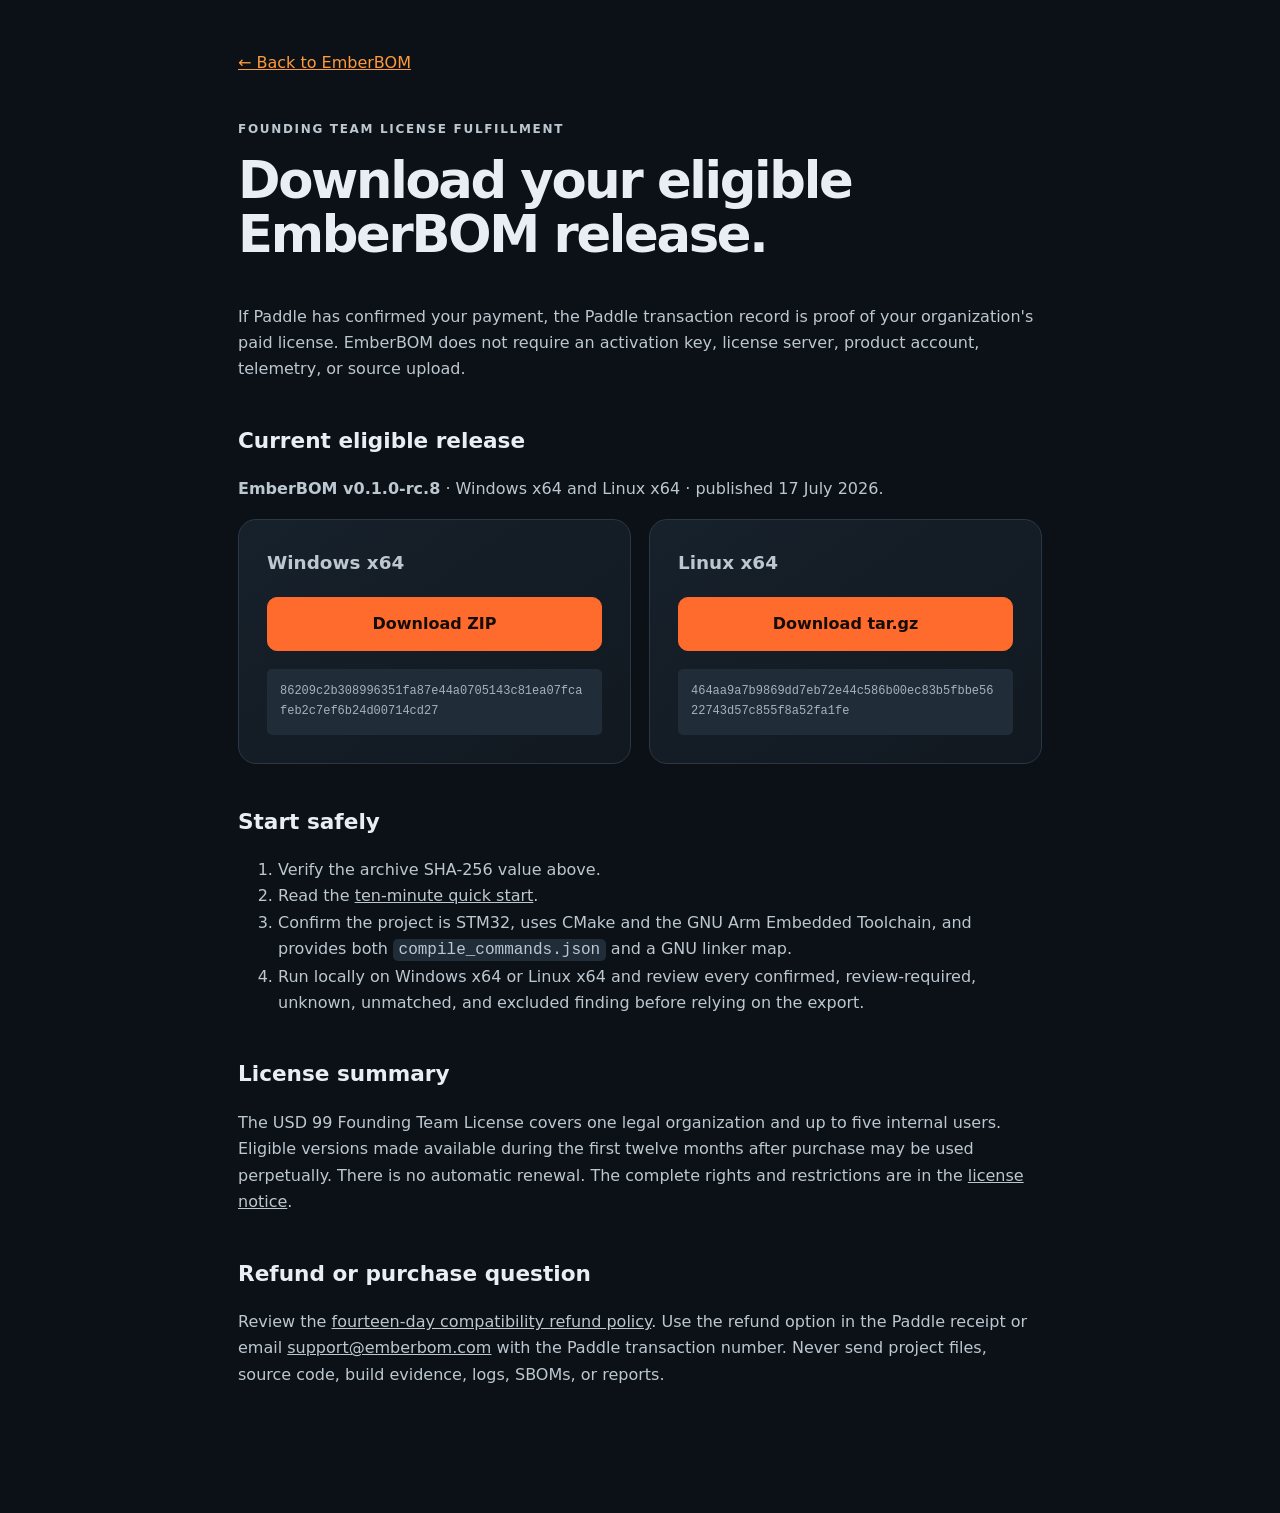
==== fulfillment.html @ 8e033c6c "Prepare EmberBOM website for launch" ====
<!doctype html>
<html lang="en">
<head>
  <meta charset="utf-8">
  <meta name="viewport" content="width=device-width,initial-scale=1">
  <meta name="robots" content="noindex">
  <title>License fulfillment — EmberBOM</title>
  <link rel="icon" href="favicon.svg" type="image/svg+xml">
  <link rel="stylesheet" href="styles.css">
</head>
<body>
  <main class="legal fulfillment">
    <a class="back" href="index.html">← Back to EmberBOM</a>
    <p class="eyebrow">Founding Team License fulfillment</p>
    <h1>Download your eligible EmberBOM release.</h1>
    <p>If Paddle has confirmed your payment, the Paddle transaction record is proof of your organization's paid license. EmberBOM does not require an activation key, license server, product account, telemetry, or source upload.</p>

    <h2>Current eligible release</h2>
    <p><strong>EmberBOM v0.1.0-rc.8</strong> · Windows x64 and Linux x64 · published 17 July 2026.</p>
    <div class="download-grid">
      <article class="download-card">
        <p class="platform">Windows x64</p>
        <a class="button primary full" href="https://github.com/wuhan528947233-cmyk/EmberBOM/releases/download/v0.1.0-rc.8/emberbom_v0.1.0-rc.8_windows_amd64.zip">Download ZIP</a>
        <code>86209c2b308996351fa87e44a0705143c81ea07fcafeb2c7ef6b24d00714cd27</code>
      </article>
      <article class="download-card">
        <p class="platform">Linux x64</p>
        <a class="button primary full" href="https://github.com/wuhan528947233-cmyk/EmberBOM/releases/download/v0.1.0-rc.8/emberbom_v0.1.0-rc.8_linux_amd64.tar.gz">Download tar.gz</a>
        <code>464aa9a7b9869dd7eb72e44c586b00ec83b5fbbe5622743d57c855f8a52fa1fe</code>
      </article>
    </div>

    <h2>Start safely</h2>
    <ol>
      <li>Verify the archive SHA-256 value above.</li>
      <li>Read the <a href="https://github.com/wuhan528947233-cmyk/EmberBOM/blob/main/docs/05-installation-and-quickstart.md">ten-minute quick start</a>.</li>
      <li>Confirm the project is STM32, uses CMake and the GNU Arm Embedded Toolchain, and provides both <code>compile_commands.json</code> and a GNU linker map.</li>
      <li>Run locally on Windows x64 or Linux x64 and review every confirmed, review-required, unknown, unmatched, and excluded finding before relying on the export.</li>
    </ol>

    <h2>License summary</h2>
    <p>The USD 99 Founding Team License covers one legal organization and up to five internal users. Eligible versions made available during the first twelve months after purchase may be used perpetually. There is no automatic renewal. The complete rights and restrictions are in the <a href="https://github.com/wuhan528947233-cmyk/EmberBOM/blob/main/LICENSE.txt">license notice</a>.</p>

    <h2>Refund or purchase question</h2>
    <p>Review the <a href="refund.html">fourteen-day compatibility refund policy</a>. Use the refund option in the Paddle receipt or email <a href="mailto:support@emberbom.com">support@emberbom.com</a> with the Paddle transaction number. Never send project files, source code, build evidence, logs, SBOMs, or reports.</p>
  </main>
</body>
</html>
---- styles.css ----
:root{--ink:#e9eef4;--muted:#a8b2bd;--surface:#111820;--surface-2:#17212b;--line:#2b3844;--ember:#ff6b2c;--ember-2:#ff9a3d;--paper:#0b1117;--max:1180px;color-scheme:dark;font-family:Inter,ui-sans-serif,system-ui,-apple-system,BlinkMacSystemFont,"Segoe UI",sans-serif}*{box-sizing:border-box}html{scroll-behavior:smooth}body{margin:0;background:var(--paper);color:var(--ink);line-height:1.65}a{color:inherit}.skip-link{position:fixed;left:16px;top:12px;z-index:20;transform:translateY(-160%);background:var(--ink);color:var(--paper);padding:10px 14px;border-radius:8px}.skip-link:focus{transform:none}.site-header{max-width:var(--max);margin:auto;padding:22px 28px;display:flex;align-items:center;justify-content:space-between;gap:24px}.brand{display:inline-flex;gap:10px;align-items:center;text-decoration:none;font-weight:800;letter-spacing:-.02em}.brand-mark{display:grid;place-items:center;width:31px;height:31px;border-radius:9px;background:linear-gradient(145deg,var(--ember-2),var(--ember));color:#17100c}.compact{font-size:1rem}.compact .brand-mark{width:25px;height:25px;border-radius:7px}.site-header nav{display:flex;gap:22px}.site-header nav a,.footer-links a{color:var(--muted);text-decoration:none;font-size:.93rem}.site-header nav a:hover,.footer-links a:hover{color:var(--ink)}.mobile-menu{display:none;position:relative}.mobile-menu summary{cursor:pointer;list-style:none;border:1px solid var(--line);border-radius:8px;padding:8px 12px;font-weight:750}.mobile-menu summary::-webkit-details-marker{display:none}.mobile-menu nav{position:absolute;right:0;top:48px;z-index:10;min-width:220px;padding:10px;display:grid;background:var(--surface-2);border:1px solid var(--line);border-radius:12px;box-shadow:0 20px 45px rgba(0,0,0,.35)}.mobile-menu nav a{padding:10px 12px;border-radius:7px}.mobile-menu nav a:hover{background:var(--surface)}a:focus-visible,summary:focus-visible{outline:3px solid var(--ember-2);outline-offset:3px}main{overflow:hidden}.hero{max-width:var(--max);margin:62px auto 72px;padding:0 28px;display:grid;grid-template-columns:1.25fr .75fr;gap:70px;align-items:center}.hero-copy,.evidence-card{min-width:0}.eyebrow{text-transform:uppercase;letter-spacing:.14em;color:var(--ember-2);font-size:.75rem;font-weight:800}.hero h1{font-size:clamp(3rem,6vw,5.8rem);line-height:.97;letter-spacing:-.065em;margin:17px 0 28px;max-width:850px}.lead{color:#c2cbd4;font-size:1.25rem;max-width:750px}.lead.small{font-size:1.08rem}.actions{display:flex;gap:13px;flex-wrap:wrap;margin-top:32px}.button{display:inline-flex;align-items:center;justify-content:center;border-radius:10px;padding:13px 18px;text-decoration:none;font-weight:750;border:1px solid var(--line)}.button.primary{background:var(--ember);border-color:var(--ember);color:#160d08}.button.primary:hover{background:var(--ember-2)}.button.secondary{background:var(--surface)}.full{width:100%}.fine-print{font-size:.8rem;color:var(--muted);margin-top:16px}.evidence-card,.boundary,.price-card,.feature,.download-card,.method-note{background:linear-gradient(145deg,var(--surface-2),var(--surface));border:1px solid var(--line);border-radius:18px}.evidence-card{padding:28px;box-shadow:0 32px 80px rgba(0,0,0,.25)}.evidence-card p{border-top:1px solid var(--line);padding-top:15px}.evidence-card .card-label{color:var(--ember-2);font-size:.78rem;text-transform:uppercase;letter-spacing:.1em;font-weight:800}.muted{color:var(--muted)}.proof-strip{max-width:var(--max);padding:22px 28px;margin:auto;border-top:1px solid var(--line);border-bottom:1px solid var(--line);display:flex;justify-content:space-between;color:var(--muted);font-size:.9rem}.section{max-width:var(--max);margin:0 auto;padding:110px 28px}.section h2,.legal h1{font-size:clamp(2.1rem,4vw,3.7rem);line-height:1.05;letter-spacing:-.045em;margin:14px 0 42px}.section-heading{display:grid;grid-template-columns:1.15fr .85fr;gap:60px;align-items:end}.section-intro{color:var(--muted);margin:0 0 42px}.grid.three{display:grid;grid-template-columns:repeat(3,1fr);gap:18px}.feature{padding:27px}.feature h3,.boundary h3,.steps h3{margin-top:0}.feature p,.boundary p,.steps p{color:var(--muted)}.split,.pricing-section{display:grid;grid-template-columns:1fr 1fr;gap:80px;align-items:start}.checklist{list-style:none;padding:0;margin:35px 0 0}.checklist li{padding:14px 0;border-bottom:1px solid var(--line)}.checklist li:before{content:"✓";color:var(--ember-2);font-weight:900;margin-right:12px}.boundary{padding:30px;border-left:3px solid var(--ember)}code{font-family:"SFMono-Regular",Consolas,monospace;background:#202c37;border-radius:5px;padding:.12em .35em}.report-preview{display:block;overflow:hidden;border:1px solid var(--line);border-radius:18px;background:#f4f6fa}.report-preview img{display:block;width:100%;height:auto}.sample-links{display:grid;grid-template-columns:repeat(4,1fr);gap:12px;margin:18px 0 34px}.sample-links a{display:grid;gap:4px;padding:17px;border:1px solid var(--line);border-radius:12px;background:var(--surface);text-decoration:none}.sample-links a:hover{border-color:var(--ember)}.sample-links span{font-size:.78rem;color:var(--muted)}.method-note{padding:28px}.method-note h3{margin-top:0}.comparison{display:grid;gap:0}.comparison [role=row]{display:grid;grid-template-columns:.7fr 1fr 1.15fr;border-top:1px solid var(--line)}.comparison [role=cell],.comparison [role=columnheader]{padding:13px 12px}.comparison [role=cell]{color:var(--muted)}.steps{list-style:none;padding:0;margin:0}.steps li{display:grid;grid-template-columns:60px 1fr;gap:20px;padding:25px 0;border-top:1px solid var(--line)}.steps li>span{color:var(--ember-2);font-weight:900}.steps h3{margin-bottom:5px}.steps p{margin:0}.release-section{border-top:1px solid var(--line);border-bottom:1px solid var(--line)}.download-grid{display:grid;grid-template-columns:1fr 1fr;gap:18px}.download-card{padding:28px}.download-card .platform{font-size:1.15rem;font-weight:800;margin-top:0}.download-card code{display:block;overflow-wrap:anywhere;margin-top:18px;padding:13px;font-size:.75rem;color:var(--muted)}.release-links{display:flex;flex-wrap:wrap;gap:20px;margin-top:24px}.release-links a{color:var(--ember-2)}.pricing-section{background:linear-gradient(90deg,transparent,rgba(255,107,44,.035))}.price-card{padding:34px}.plan{font-weight:800}.price{font-size:4rem;line-height:1;margin:24px 0}.price>span{font-size:1.6rem;vertical-align:top}.price small{display:block;font-size:.82rem;color:var(--muted);margin-top:10px}.price-card ul{list-style:none;padding:0;margin:26px 0}.price-card li{padding:8px 0;color:#c7d0d9}.price-card li:before{content:"✓";color:var(--ember-2);margin-right:10px}.faq details{border-top:1px solid var(--line);padding:21px 0}.faq summary{font-weight:750;cursor:pointer}.faq details p{color:var(--muted);max-width:850px}footer{max-width:var(--max);margin:auto;padding:45px 28px 60px;border-top:1px solid var(--line);display:grid;grid-template-columns:1fr auto;gap:25px;color:var(--muted);font-size:.86rem}.footer-links{display:flex;gap:20px}.copyright{grid-column:1/-1}.legal{max-width:860px;margin:50px auto 110px;padding:0 28px}.legal h2{margin-top:40px;font-size:1.35rem}.legal p,.legal li{color:#bdc7d0}.legal .back{display:inline-block;margin-bottom:32px;color:var(--ember-2)}@media(max-width:850px){.site-header{align-items:center}.desktop-nav{display:none!important}.mobile-menu{display:block}.hero,.split,.pricing-section,.section-heading{grid-template-columns:minmax(0,1fr);gap:35px}.section-intro{margin-top:-18px}.hero{margin-top:35px}.grid.three,.download-grid{grid-template-columns:1fr}.sample-links{grid-template-columns:1fr 1fr}.comparison [role=row]{grid-template-columns:1fr}.comparison [role=columnheader]:not(:first-child){display:none}.comparison [role=cell]{padding-top:6px}.comparison [role=cell]:before{display:block;color:var(--ink);font-size:.74rem;font-weight:800;text-transform:uppercase;letter-spacing:.06em}.comparison [role=cell]:nth-child(2):before{content:"Source-tree inventory"}.comparison [role=cell]:nth-child(3):before{content:"EmberBOM"}.proof-strip{display:grid;grid-template-columns:1fr 1fr;gap:12px}.section{padding-top:75px;padding-bottom:75px}footer{grid-template-columns:1fr}.footer-links{flex-wrap:wrap}.hero h1{font-size:3.45rem}}@media(max-width:480px){.site-header,.hero,.section,.proof-strip,footer{padding-left:20px;padding-right:20px}.hero h1{font-size:2.65rem;line-height:1;letter-spacing:-.055em}.lead{font-size:1.08rem}.proof-strip,.sample-links{grid-template-columns:1fr}.price{font-size:3.3rem}.actions .button{width:100%}}
@media(prefers-reduced-motion:reduce){html{scroll-behavior:auto}}
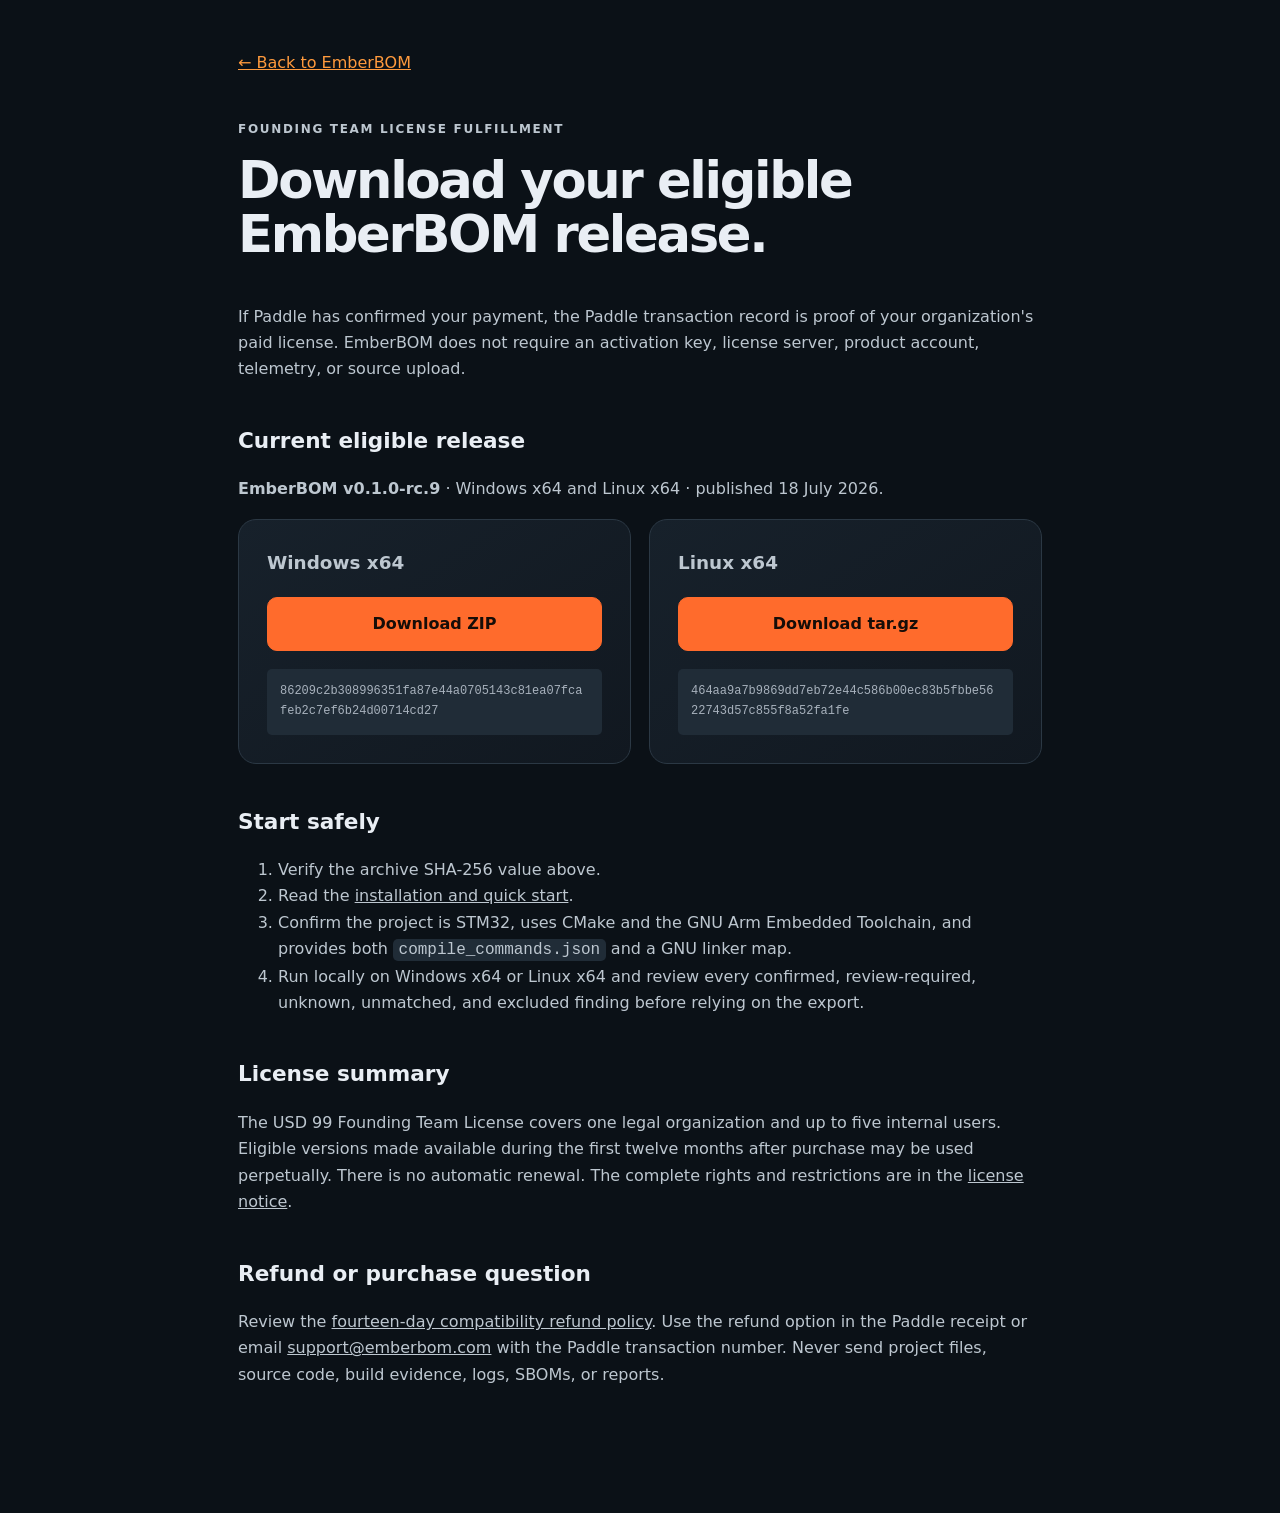
==== commit 4634ff91: "release: publish EmberBOM RC9 website assets" ====
--- a/fulfillment.html
+++ b/fulfillment.html
@@ -16,16 +16,16 @@
     <p>If Paddle has confirmed your payment, the Paddle transaction record is proof of your organization's paid license. EmberBOM does not require an activation key, license server, product account, telemetry, or source upload.</p>
 
     <h2>Current eligible release</h2>
-    <p><strong>EmberBOM v0.1.0-rc.8</strong> · Windows x64 and Linux x64 · published 17 July 2026.</p>
+    <p><strong>EmberBOM v0.1.0-rc.9</strong> · Windows x64 and Linux x64 · published 18 July 2026.</p>
     <div class="download-grid">
       <article class="download-card">
         <p class="platform">Windows x64</p>
-        <a class="button primary full" href="https://github.com/wuhan528947233-cmyk/EmberBOM/releases/download/v0.1.0-rc.8/emberbom_v0.1.0-rc.8_windows_amd64.zip">Download ZIP</a>
+        <a class="button primary full" href="downloads/emberbom_v0.1.0-rc.9_windows_amd64.zip" download>Download ZIP</a>
         <code>86209c2b308996351fa87e44a0705143c81ea07fcafeb2c7ef6b24d00714cd27</code>
       </article>
       <article class="download-card">
         <p class="platform">Linux x64</p>
-        <a class="button primary full" href="https://github.com/wuhan528947233-cmyk/EmberBOM/releases/download/v0.1.0-rc.8/emberbom_v0.1.0-rc.8_linux_amd64.tar.gz">Download tar.gz</a>
+        <a class="button primary full" href="downloads/emberbom_v0.1.0-rc.9_linux_amd64.tar.gz" download>Download tar.gz</a>
         <code>464aa9a7b9869dd7eb72e44c586b00ec83b5fbbe5622743d57c855f8a52fa1fe</code>
       </article>
     </div>
@@ -33,13 +33,13 @@
     <h2>Start safely</h2>
     <ol>
       <li>Verify the archive SHA-256 value above.</li>
-      <li>Read the <a href="https://github.com/wuhan528947233-cmyk/EmberBOM/blob/main/docs/05-installation-and-quickstart.md">ten-minute quick start</a>.</li>
+      <li>Read the <a href="quick-start.html">installation and quick start</a>.</li>
       <li>Confirm the project is STM32, uses CMake and the GNU Arm Embedded Toolchain, and provides both <code>compile_commands.json</code> and a GNU linker map.</li>
       <li>Run locally on Windows x64 or Linux x64 and review every confirmed, review-required, unknown, unmatched, and excluded finding before relying on the export.</li>
     </ol>
 
     <h2>License summary</h2>
-    <p>The USD 99 Founding Team License covers one legal organization and up to five internal users. Eligible versions made available during the first twelve months after purchase may be used perpetually. There is no automatic renewal. The complete rights and restrictions are in the <a href="https://github.com/wuhan528947233-cmyk/EmberBOM/blob/main/LICENSE.txt">license notice</a>.</p>
+    <p>The USD 99 Founding Team License covers one legal organization and up to five internal users. Eligible versions made available during the first twelve months after purchase may be used perpetually. There is no automatic renewal. The complete rights and restrictions are in the <a href="license.txt">license notice</a>.</p>
 
     <h2>Refund or purchase question</h2>
     <p>Review the <a href="refund.html">fourteen-day compatibility refund policy</a>. Use the refund option in the Paddle receipt or email <a href="mailto:support@emberbom.com">support@emberbom.com</a> with the Paddle transaction number. Never send project files, source code, build evidence, logs, SBOMs, or reports.</p>
--- a/styles.css
+++ b/styles.css
@@ -1,2 +1,3 @@
 :root{--ink:#e9eef4;--muted:#a8b2bd;--surface:#111820;--surface-2:#17212b;--line:#2b3844;--ember:#ff6b2c;--ember-2:#ff9a3d;--paper:#0b1117;--max:1180px;color-scheme:dark;font-family:Inter,ui-sans-serif,system-ui,-apple-system,BlinkMacSystemFont,"Segoe UI",sans-serif}*{box-sizing:border-box}html{scroll-behavior:smooth}body{margin:0;background:var(--paper);color:var(--ink);line-height:1.65}a{color:inherit}.skip-link{position:fixed;left:16px;top:12px;z-index:20;transform:translateY(-160%);background:var(--ink);color:var(--paper);padding:10px 14px;border-radius:8px}.skip-link:focus{transform:none}.site-header{max-width:var(--max);margin:auto;padding:22px 28px;display:flex;align-items:center;justify-content:space-between;gap:24px}.brand{display:inline-flex;gap:10px;align-items:center;text-decoration:none;font-weight:800;letter-spacing:-.02em}.brand-mark{display:grid;place-items:center;width:31px;height:31px;border-radius:9px;background:linear-gradient(145deg,var(--ember-2),var(--ember));color:#17100c}.compact{font-size:1rem}.compact .brand-mark{width:25px;height:25px;border-radius:7px}.site-header nav{display:flex;gap:22px}.site-header nav a,.footer-links a{color:var(--muted);text-decoration:none;font-size:.93rem}.site-header nav a:hover,.footer-links a:hover{color:var(--ink)}.mobile-menu{display:none;position:relative}.mobile-menu summary{cursor:pointer;list-style:none;border:1px solid var(--line);border-radius:8px;padding:8px 12px;font-weight:750}.mobile-menu summary::-webkit-details-marker{display:none}.mobile-menu nav{position:absolute;right:0;top:48px;z-index:10;min-width:220px;padding:10px;display:grid;background:var(--surface-2);border:1px solid var(--line);border-radius:12px;box-shadow:0 20px 45px rgba(0,0,0,.35)}.mobile-menu nav a{padding:10px 12px;border-radius:7px}.mobile-menu nav a:hover{background:var(--surface)}a:focus-visible,summary:focus-visible{outline:3px solid var(--ember-2);outline-offset:3px}main{overflow:hidden}.hero{max-width:var(--max);margin:62px auto 72px;padding:0 28px;display:grid;grid-template-columns:1.25fr .75fr;gap:70px;align-items:center}.hero-copy,.evidence-card{min-width:0}.eyebrow{text-transform:uppercase;letter-spacing:.14em;color:var(--ember-2);font-size:.75rem;font-weight:800}.hero h1{font-size:clamp(3rem,6vw,5.8rem);line-height:.97;letter-spacing:-.065em;margin:17px 0 28px;max-width:850px}.lead{color:#c2cbd4;font-size:1.25rem;max-width:750px}.lead.small{font-size:1.08rem}.actions{display:flex;gap:13px;flex-wrap:wrap;margin-top:32px}.button{display:inline-flex;align-items:center;justify-content:center;border-radius:10px;padding:13px 18px;text-decoration:none;font-weight:750;border:1px solid var(--line)}.button.primary{background:var(--ember);border-color:var(--ember);color:#160d08}.button.primary:hover{background:var(--ember-2)}.button.secondary{background:var(--surface)}.full{width:100%}.fine-print{font-size:.8rem;color:var(--muted);margin-top:16px}.evidence-card,.boundary,.price-card,.feature,.download-card,.method-note{background:linear-gradient(145deg,var(--surface-2),var(--surface));border:1px solid var(--line);border-radius:18px}.evidence-card{padding:28px;box-shadow:0 32px 80px rgba(0,0,0,.25)}.evidence-card p{border-top:1px solid var(--line);padding-top:15px}.evidence-card .card-label{color:var(--ember-2);font-size:.78rem;text-transform:uppercase;letter-spacing:.1em;font-weight:800}.muted{color:var(--muted)}.proof-strip{max-width:var(--max);padding:22px 28px;margin:auto;border-top:1px solid var(--line);border-bottom:1px solid var(--line);display:flex;justify-content:space-between;color:var(--muted);font-size:.9rem}.section{max-width:var(--max);margin:0 auto;padding:110px 28px}.section h2,.legal h1{font-size:clamp(2.1rem,4vw,3.7rem);line-height:1.05;letter-spacing:-.045em;margin:14px 0 42px}.section-heading{display:grid;grid-template-columns:1.15fr .85fr;gap:60px;align-items:end}.section-intro{color:var(--muted);margin:0 0 42px}.grid.three{display:grid;grid-template-columns:repeat(3,1fr);gap:18px}.feature{padding:27px}.feature h3,.boundary h3,.steps h3{margin-top:0}.feature p,.boundary p,.steps p{color:var(--muted)}.split,.pricing-section{display:grid;grid-template-columns:1fr 1fr;gap:80px;align-items:start}.checklist{list-style:none;padding:0;margin:35px 0 0}.checklist li{padding:14px 0;border-bottom:1px solid var(--line)}.checklist li:before{content:"✓";color:var(--ember-2);font-weight:900;margin-right:12px}.boundary{padding:30px;border-left:3px solid var(--ember)}code{font-family:"SFMono-Regular",Consolas,monospace;background:#202c37;border-radius:5px;padding:.12em .35em}.report-preview{display:block;overflow:hidden;border:1px solid var(--line);border-radius:18px;background:#f4f6fa}.report-preview img{display:block;width:100%;height:auto}.sample-links{display:grid;grid-template-columns:repeat(4,1fr);gap:12px;margin:18px 0 34px}.sample-links a{display:grid;gap:4px;padding:17px;border:1px solid var(--line);border-radius:12px;background:var(--surface);text-decoration:none}.sample-links a:hover{border-color:var(--ember)}.sample-links span{font-size:.78rem;color:var(--muted)}.method-note{padding:28px}.method-note h3{margin-top:0}.comparison{display:grid;gap:0}.comparison [role=row]{display:grid;grid-template-columns:.7fr 1fr 1.15fr;border-top:1px solid var(--line)}.comparison [role=cell],.comparison [role=columnheader]{padding:13px 12px}.comparison [role=cell]{color:var(--muted)}.steps{list-style:none;padding:0;margin:0}.steps li{display:grid;grid-template-columns:60px 1fr;gap:20px;padding:25px 0;border-top:1px solid var(--line)}.steps li>span{color:var(--ember-2);font-weight:900}.steps h3{margin-bottom:5px}.steps p{margin:0}.release-section{border-top:1px solid var(--line);border-bottom:1px solid var(--line)}.download-grid{display:grid;grid-template-columns:1fr 1fr;gap:18px}.download-card{padding:28px}.download-card .platform{font-size:1.15rem;font-weight:800;margin-top:0}.download-card code{display:block;overflow-wrap:anywhere;margin-top:18px;padding:13px;font-size:.75rem;color:var(--muted)}.release-links{display:flex;flex-wrap:wrap;gap:20px;margin-top:24px}.release-links a{color:var(--ember-2)}.pricing-section{background:linear-gradient(90deg,transparent,rgba(255,107,44,.035))}.price-card{padding:34px}.plan{font-weight:800}.price{font-size:4rem;line-height:1;margin:24px 0}.price>span{font-size:1.6rem;vertical-align:top}.price small{display:block;font-size:.82rem;color:var(--muted);margin-top:10px}.price-card ul{list-style:none;padding:0;margin:26px 0}.price-card li{padding:8px 0;color:#c7d0d9}.price-card li:before{content:"✓";color:var(--ember-2);margin-right:10px}.faq details{border-top:1px solid var(--line);padding:21px 0}.faq summary{font-weight:750;cursor:pointer}.faq details p{color:var(--muted);max-width:850px}footer{max-width:var(--max);margin:auto;padding:45px 28px 60px;border-top:1px solid var(--line);display:grid;grid-template-columns:1fr auto;gap:25px;color:var(--muted);font-size:.86rem}.footer-links{display:flex;gap:20px}.copyright{grid-column:1/-1}.legal{max-width:860px;margin:50px auto 110px;padding:0 28px}.legal h2{margin-top:40px;font-size:1.35rem}.legal p,.legal li{color:#bdc7d0}.legal .back{display:inline-block;margin-bottom:32px;color:var(--ember-2)}@media(max-width:850px){.site-header{align-items:center}.desktop-nav{display:none!important}.mobile-menu{display:block}.hero,.split,.pricing-section,.section-heading{grid-template-columns:minmax(0,1fr);gap:35px}.section-intro{margin-top:-18px}.hero{margin-top:35px}.grid.three,.download-grid{grid-template-columns:1fr}.sample-links{grid-template-columns:1fr 1fr}.comparison [role=row]{grid-template-columns:1fr}.comparison [role=columnheader]:not(:first-child){display:none}.comparison [role=cell]{padding-top:6px}.comparison [role=cell]:before{display:block;color:var(--ink);font-size:.74rem;font-weight:800;text-transform:uppercase;letter-spacing:.06em}.comparison [role=cell]:nth-child(2):before{content:"Source-tree inventory"}.comparison [role=cell]:nth-child(3):before{content:"EmberBOM"}.proof-strip{display:grid;grid-template-columns:1fr 1fr;gap:12px}.section{padding-top:75px;padding-bottom:75px}footer{grid-template-columns:1fr}.footer-links{flex-wrap:wrap}.hero h1{font-size:3.45rem}}@media(max-width:480px){.site-header,.hero,.section,.proof-strip,footer{padding-left:20px;padding-right:20px}.hero h1{font-size:2.65rem;line-height:1;letter-spacing:-.055em}.lead{font-size:1.08rem}.proof-strip,.sample-links{grid-template-columns:1fr}.price{font-size:3.3rem}.actions .button{width:100%}}
+.docs{max-width:1000px}.docs h2{margin-top:58px;font-size:1.75rem}.docs h3{margin-top:38px}.docs pre{overflow:auto;padding:18px;border:1px solid var(--line);border-radius:12px;background:var(--surface)}.docs pre code{padding:0;background:transparent;color:#dce6ef}.docs table{display:block;width:100%;overflow-x:auto;border-collapse:collapse}.docs th,.docs td{min-width:160px;padding:11px 13px;border:1px solid var(--line);text-align:left;vertical-align:top}.docs th{background:var(--surface-2);color:var(--ink)}.docs blockquote{margin-left:0;padding-left:18px;border-left:3px solid var(--ember);color:var(--muted)}
 @media(prefers-reduced-motion:reduce){html{scroll-behavior:auto}}
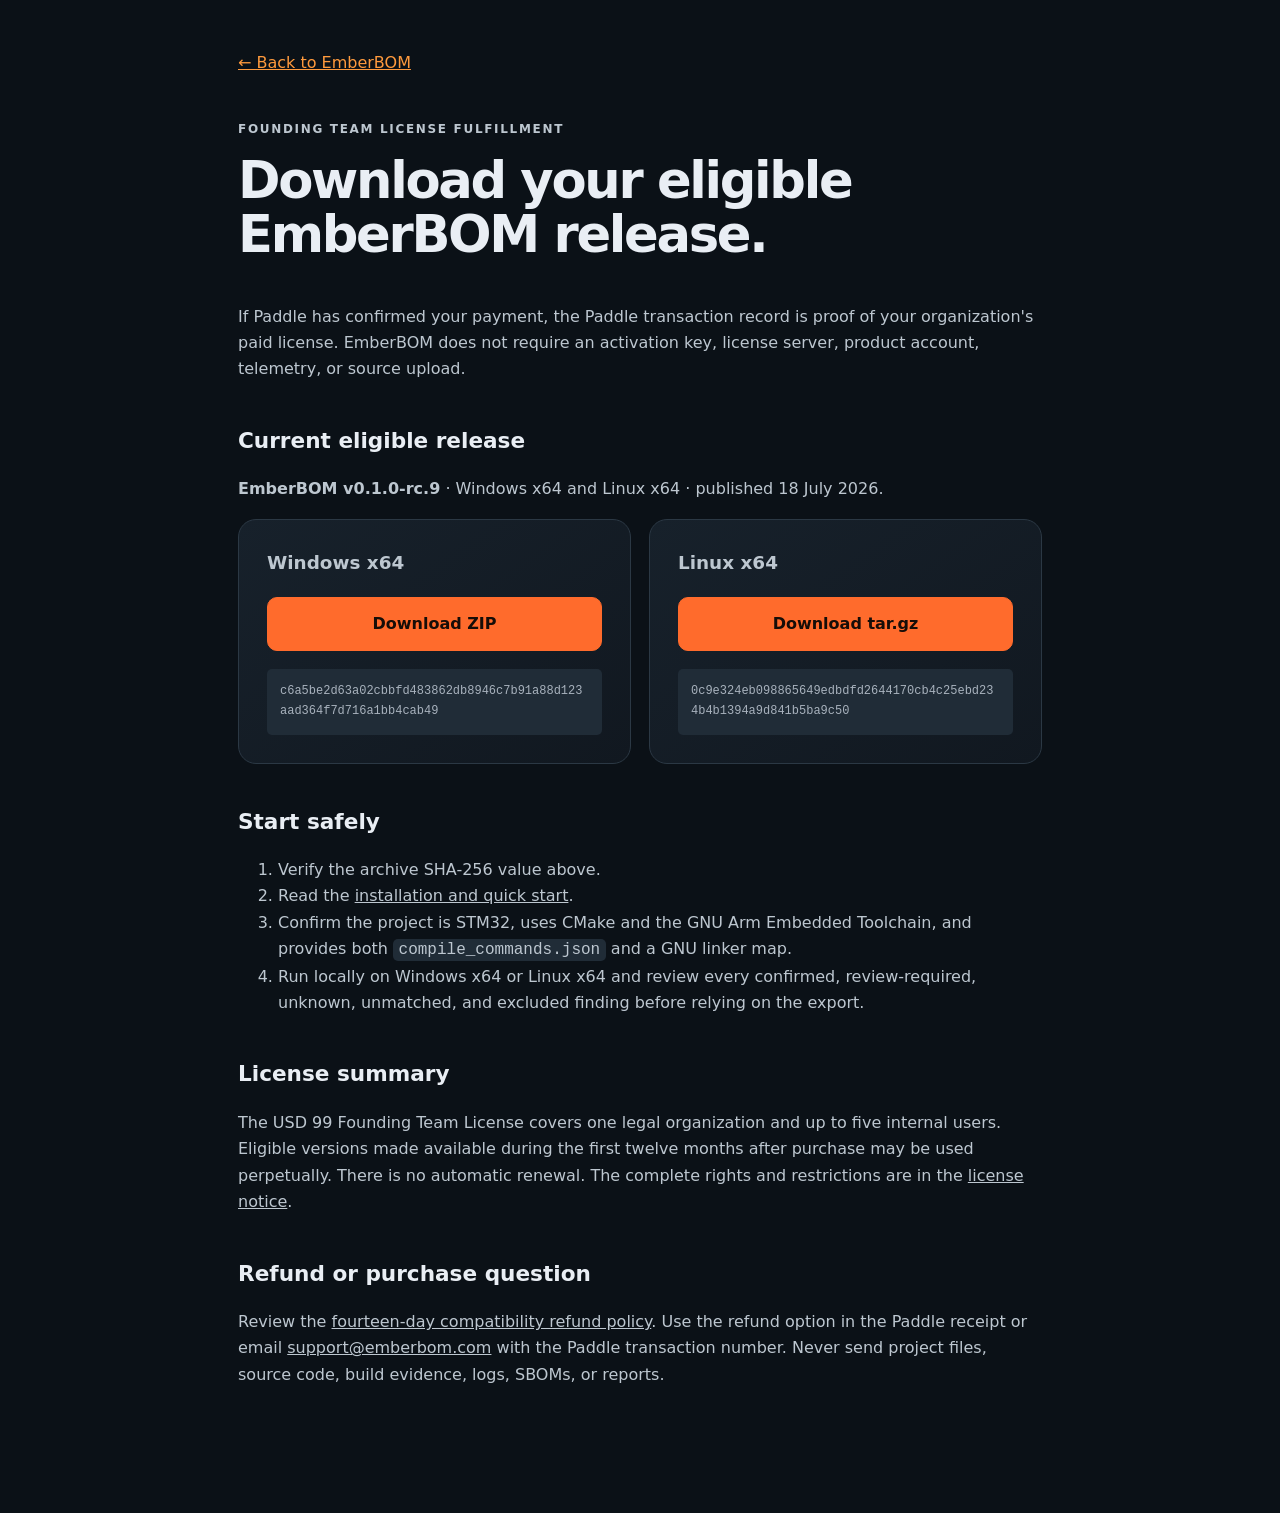
==== commit 1f939541: "fix: align displayed RC9 checksums" ====
--- a/fulfillment.html
+++ b/fulfillment.html
@@ -21,12 +21,12 @@
       <article class="download-card">
         <p class="platform">Windows x64</p>
         <a class="button primary full" href="downloads/emberbom_v0.1.0-rc.9_windows_amd64.zip" download>Download ZIP</a>
-        <code>86209c2b308996351fa87e44a0705143c81ea07fcafeb2c7ef6b24d00714cd27</code>
+        <code>c6a5be2d63a02cbbfd483862db8946c7b91a88d123aad364f7d716a1bb4cab49</code>
       </article>
       <article class="download-card">
         <p class="platform">Linux x64</p>
         <a class="button primary full" href="downloads/emberbom_v0.1.0-rc.9_linux_amd64.tar.gz" download>Download tar.gz</a>
-        <code>464aa9a7b9869dd7eb72e44c586b00ec83b5fbbe5622743d57c855f8a52fa1fe</code>
+        <code>0c9e324eb098865649edbdfd2644170cb4c25ebd234b4b1394a9d841b5ba9c50</code>
       </article>
     </div>
 
